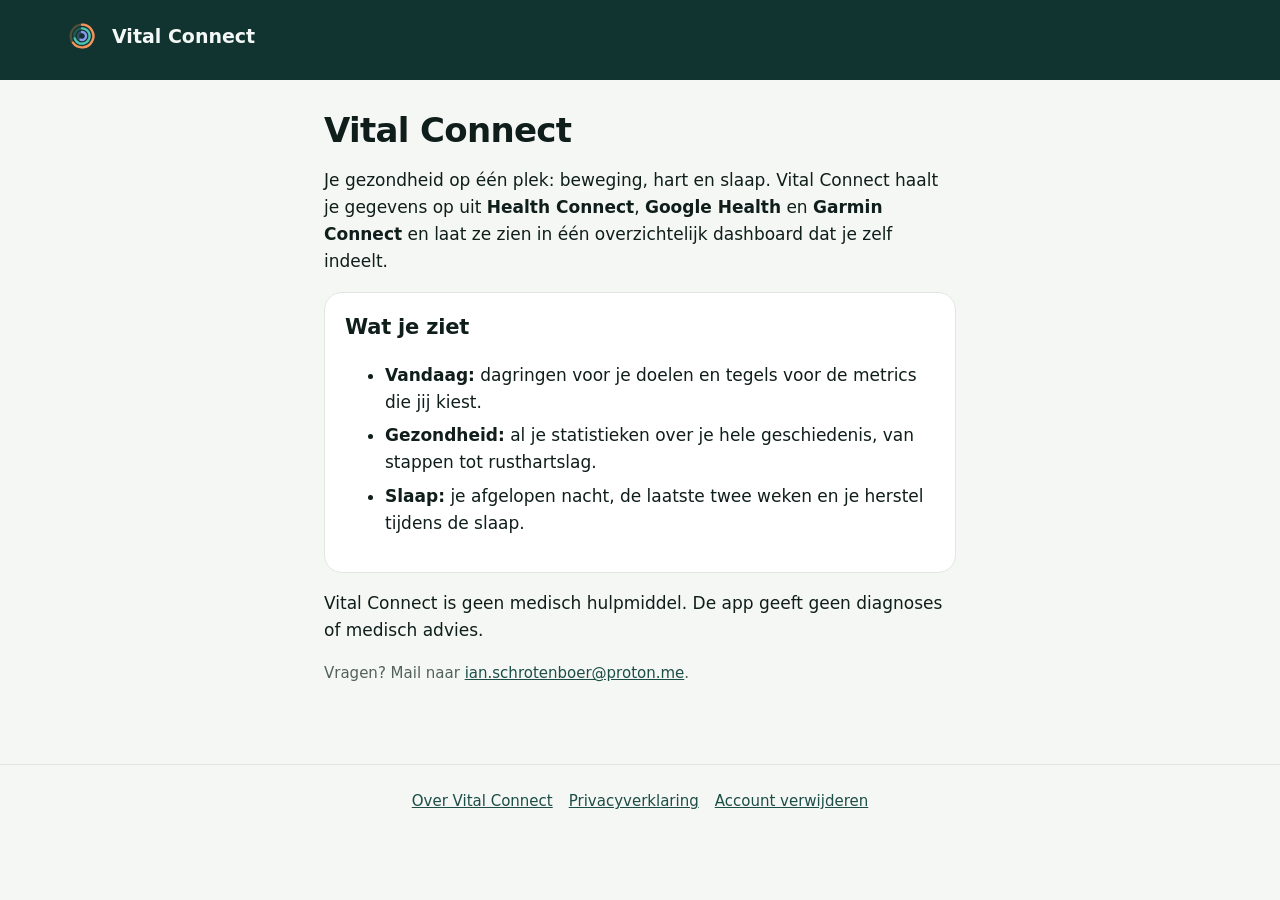
==== site/index.html @ 6b01da71 "Play Store klaar: release-ondertekening, AAB, icoon, edge-to-edge, targetSdk 36, website en store-ma" ====
<!doctype html>
<html lang="nl">
<head>
<meta charset="utf-8">
<meta name="viewport" content="width=device-width, initial-scale=1">
<title>Vital Connect</title>
<meta name="description" content="Vital Connect brengt je gezondheidsdata uit Garmin Connect, Google Health en Health Connect samen in één rustig dashboard.">
<link rel="stylesheet" href="style.css">
</head>
<body>
<header><a href="index.html"><svg viewBox="0 0 108 108" aria-hidden="true"><rect width="108" height="108" rx="24" fill="#123430"/><g fill="none" stroke-width="7" stroke-linecap="round"><circle cx="54" cy="54" r="34" stroke="#f5935a" stroke-opacity=".28"/><path d="M54 20 A34 34 0 1 1 26.6 73.9" stroke="#f5935a"/><circle cx="54" cy="54" r="23" stroke="#4cc3b3" stroke-opacity=".28"/><path d="M54 31 A23 23 0 1 1 32.1 61.1" stroke="#4cc3b3"/><circle cx="54" cy="54" r="12" stroke="#8c97f2" stroke-opacity=".28"/><path d="M54 42 A12 12 0 1 1 49.5 65.1" stroke="#8c97f2"/></g></svg><span>Vital Connect</span></a></header>
<main>
<h1>Vital Connect</h1>
<p>Je gezondheid op één plek: beweging, hart en slaap. Vital Connect haalt je gegevens op uit <b>Health Connect</b>, <b>Google Health</b> en <b>Garmin Connect</b> en laat ze zien in één overzichtelijk dashboard dat je zelf indeelt.</p>
<div class="kaart">
<h2 style="margin-top:0">Wat je ziet</h2>
<ul>
<li><b>Vandaag:</b> dagringen voor je doelen en tegels voor de metrics die jij kiest.</li>
<li><b>Gezondheid:</b> al je statistieken over je hele geschiedenis, van stappen tot rusthartslag.</li>
<li><b>Slaap:</b> je afgelopen nacht, de laatste twee weken en je herstel tijdens de slaap.</li>
</ul>
</div>
<p>Vital Connect is geen medisch hulpmiddel. De app geeft geen diagnoses of medisch advies.</p>
<p class="klein">Vragen? Mail naar <a href="mailto:ian.schrotenboer@proton.me">ian.schrotenboer@proton.me</a>.</p>
</main>
<footer><a href="index.html">Over Vital Connect</a><a href="privacy.html">Privacyverklaring</a><a href="verwijderen.html">Account verwijderen</a></footer>
</body>
</html>
---- site/style.css ----
:root{color-scheme:light dark;--bg:#f5f7f4;--card:#fff;--ink:#0f1e1b;--mut:#52615c;--line:#e1e6e2;--pri:#1c4d46;--dial:#123430;--act:#e4793b}
@media(prefers-color-scheme:dark){:root{--bg:#0c1614;--card:#15221f;--ink:#e9f1ee;--mut:#9db0aa;--line:#24332f;--pri:#7fd1c1;--dial:#0f2a26}}
*{box-sizing:border-box}
body{margin:0;background:var(--bg);color:var(--ink);font:17px/1.6 Inter,system-ui,-apple-system,Segoe UI,Roboto,sans-serif}
header{background:var(--dial);color:#f3f7f5;padding:18px max(5vw,16px)}
header a{color:inherit;text-decoration:none;display:inline-flex;align-items:center;gap:12px;font-weight:700;font-size:19px}
header svg{width:36px;height:36px}
main{max-width:760px;margin:0 auto;padding:32px max(5vw,16px) 64px}
h1{font-size:34px;line-height:1.1;letter-spacing:-.02em;margin:0 0 8px}
h2{font-size:21px;margin:32px 0 8px;letter-spacing:-.01em}
p,li{max-width:68ch}
a{color:var(--pri)}
.klein{color:var(--mut);font-size:15px}
.kaart{background:var(--card);border:1px solid var(--line);border-radius:18px;padding:18px 20px;margin:16px 0}
ol li,ul li{margin:6px 0}
footer{border-top:1px solid var(--line);color:var(--mut);font-size:15px;padding:24px max(5vw,16px);text-align:center}
footer a{margin:0 8px}
table{border-collapse:collapse;width:100%;font-size:15px}
th,td{text-align:left;padding:8px 10px;border-bottom:1px solid var(--line);vertical-align:top}
.scroll{overflow-x:auto}
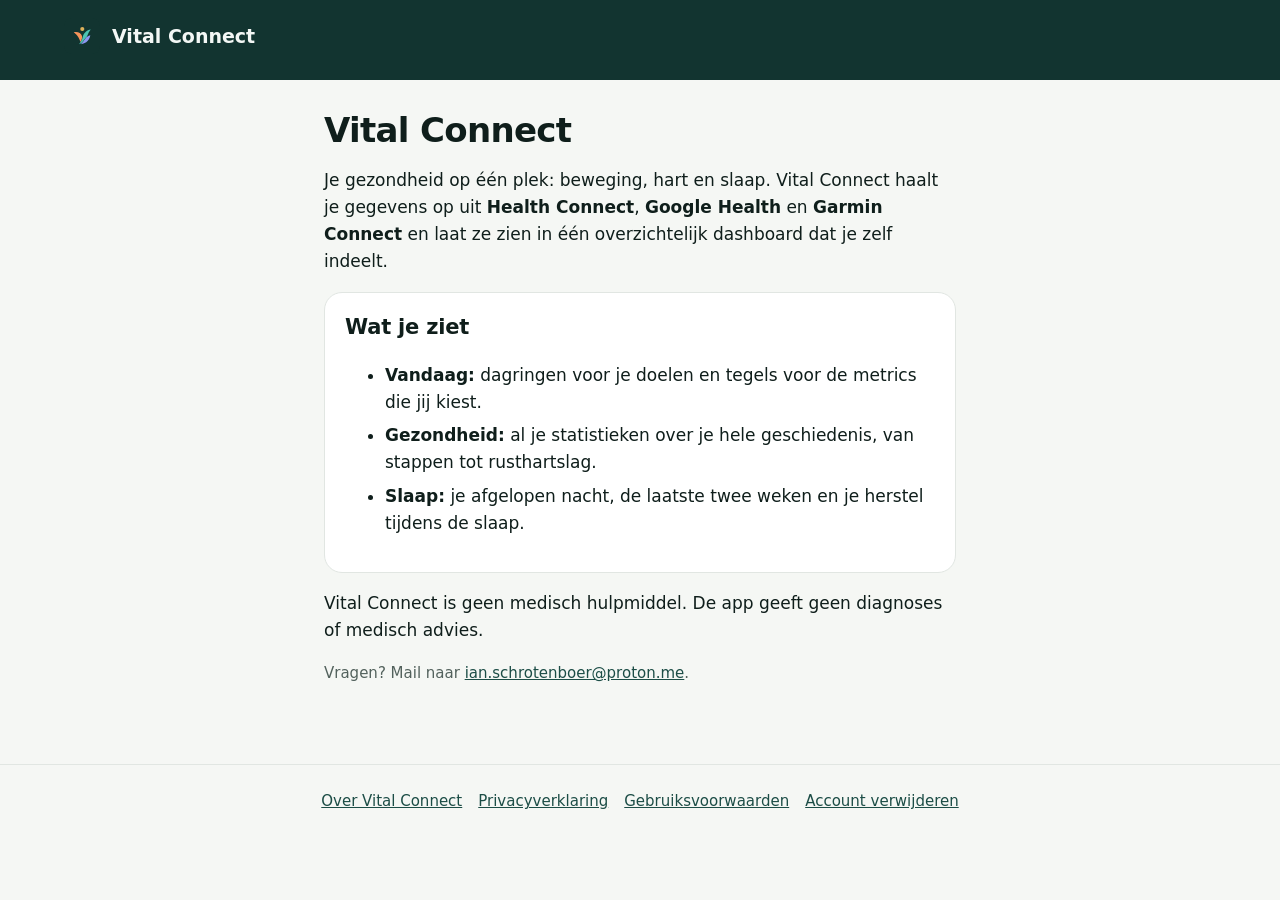
==== commit 16a2450b: "v1.3.0: nieuw logo, eigen synchronisatie-interval, meldingen (doel gehaald, stille achtergrondmeldin" ====
--- a/site/index.html
+++ b/site/index.html
@@ -6,9 +6,11 @@
 <title>Vital Connect</title>
 <meta name="description" content="Vital Connect brengt je gezondheidsdata uit Garmin Connect, Google Health en Health Connect samen in één rustig dashboard.">
 <link rel="stylesheet" href="style.css">
+<link rel="icon" href="logo.svg" type="image/svg+xml">
+<link rel="apple-touch-icon" href="logo-512.png">
 </head>
 <body>
-<header><a href="index.html"><svg viewBox="0 0 108 108" aria-hidden="true"><rect width="108" height="108" rx="24" fill="#123430"/><g fill="none" stroke-width="7" stroke-linecap="round"><circle cx="54" cy="54" r="34" stroke="#f5935a" stroke-opacity=".28"/><path d="M54 20 A34 34 0 1 1 26.6 73.9" stroke="#f5935a"/><circle cx="54" cy="54" r="23" stroke="#4cc3b3" stroke-opacity=".28"/><path d="M54 31 A23 23 0 1 1 32.1 61.1" stroke="#4cc3b3"/><circle cx="54" cy="54" r="12" stroke="#8c97f2" stroke-opacity=".28"/><path d="M54 42 A12 12 0 1 1 49.5 65.1" stroke="#8c97f2"/></g></svg><span>Vital Connect</span></a></header>
+<header><a href="index.html"><svg viewBox="0 0 108 108" aria-hidden="true"><rect width="108" height="108" rx="24" fill="#123430"/><g transform="translate(54 54) scale(0.86) translate(-54 -54)">  <g transform="translate(54 54) scale(1.0) translate(-54 -54)" stroke="#123430" stroke-width="2.6" stroke-linejoin="round" paint-order="stroke">    <circle cx="55" cy="29.5" r="7.2" fill="#DDB15A" stroke="none"/>    <path d="M25 41.5 C38 37.5 50 43.5 54 54 C57 62.5 55 72 50.5 80.5 C47.5 70.5 43 60.5 37 52.5 C33 47 29.5 43.5 25 41.5 Z" fill="#F5935A"/>    <path d="M84.5 31.5 C70.5 33.5 60 43.5 57 56 C55 66 51.5 74.5 43.5 82.5 C58.5 78 66.5 67 71.5 55.5 C75.5 46.5 79 37.5 84.5 31.5 Z" fill="#4CC3B3"/>    <path d="M83 51.5 C81 66.5 70.5 80 50 82.5 C56.5 76 61 70 65.5 63.5 C70.5 56.5 76 53 83 51.5 Z" fill="#8C97F2"/>  </g></g></svg><span>Vital Connect</span></a></header>
 <main>
 <h1>Vital Connect</h1>
 <p>Je gezondheid op één plek: beweging, hart en slaap. Vital Connect haalt je gegevens op uit <b>Health Connect</b>, <b>Google Health</b> en <b>Garmin Connect</b> en laat ze zien in één overzichtelijk dashboard dat je zelf indeelt.</p>
@@ -23,6 +25,6 @@
 <p>Vital Connect is geen medisch hulpmiddel. De app geeft geen diagnoses of medisch advies.</p>
 <p class="klein">Vragen? Mail naar <a href="mailto:ian.schrotenboer@proton.me">ian.schrotenboer@proton.me</a>.</p>
 </main>
-<footer><a href="index.html">Over Vital Connect</a><a href="privacy.html">Privacyverklaring</a><a href="verwijderen.html">Account verwijderen</a></footer>
+<footer><a href="index.html">Over Vital Connect</a><a href="privacy.html">Privacyverklaring</a><a href="voorwaarden.html">Gebruiksvoorwaarden</a><a href="verwijderen.html">Account verwijderen</a></footer>
 </body>
 </html>
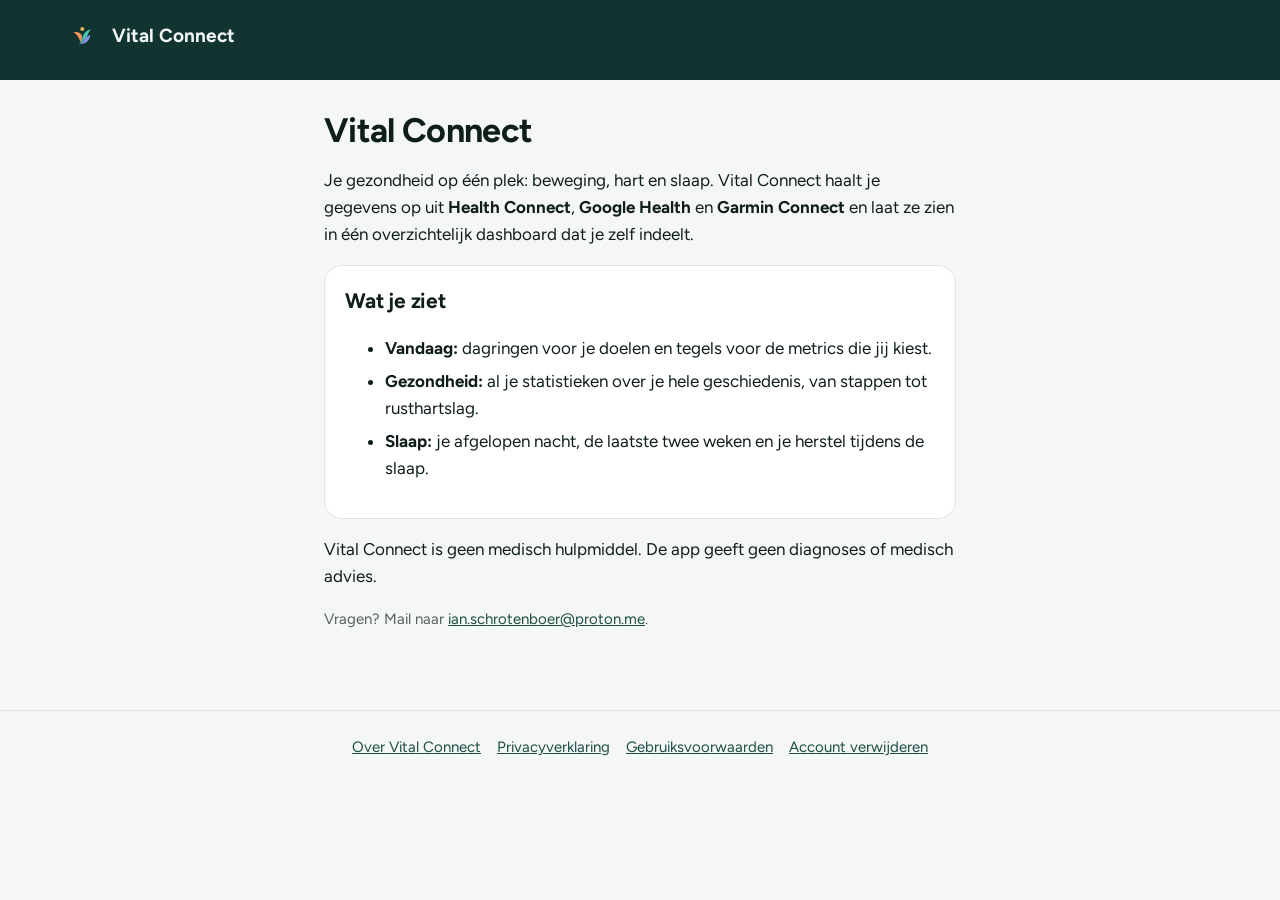
==== commit 4ae6da31: "v1.5.0 (wip): Impeccable-verbeteringen Co-Authored-By: Claude Opus 5.5 <noreply@anthropic.com> Claud" ====
--- a/site/index.html
+++ b/site/index.html
@@ -5,6 +5,8 @@
 <meta name="viewport" content="width=device-width, initial-scale=1">
 <title>Vital Connect</title>
 <meta name="description" content="Vital Connect brengt je gezondheidsdata uit Garmin Connect, Google Health en Health Connect samen in één rustig dashboard.">
+<link rel="preconnect" href="https://fonts.googleapis.com"><link rel="preconnect" href="https://fonts.gstatic.com" crossorigin>
+<link href="https://fonts.googleapis.com/css2?family=Figtree:wght@400;500;600;700&display=swap" rel="stylesheet">
 <link rel="stylesheet" href="style.css">
 <link rel="icon" href="logo.svg" type="image/svg+xml">
 <link rel="apple-touch-icon" href="logo-512.png">
--- a/site/style.css
+++ b/site/style.css
@@ -1,7 +1,7 @@
 :root{color-scheme:light dark;--bg:#f5f7f4;--card:#fff;--ink:#0f1e1b;--mut:#52615c;--line:#e1e6e2;--pri:#1c4d46;--dial:#123430;--act:#e4793b}
 @media(prefers-color-scheme:dark){:root{--bg:#0c1614;--card:#15221f;--ink:#e9f1ee;--mut:#9db0aa;--line:#24332f;--pri:#7fd1c1;--dial:#0f2a26}}
 *{box-sizing:border-box}
-body{margin:0;background:var(--bg);color:var(--ink);font:17px/1.6 Inter,system-ui,-apple-system,Segoe UI,Roboto,sans-serif}
+body{margin:0;background:var(--bg);color:var(--ink);font:17px/1.6 Figtree,system-ui,-apple-system,Segoe UI,Roboto,sans-serif}
 header{background:var(--dial);color:#f3f7f5;padding:18px max(5vw,16px)}
 header a{color:inherit;text-decoration:none;display:inline-flex;align-items:center;gap:12px;font-weight:700;font-size:19px}
 header svg{width:36px;height:36px}
